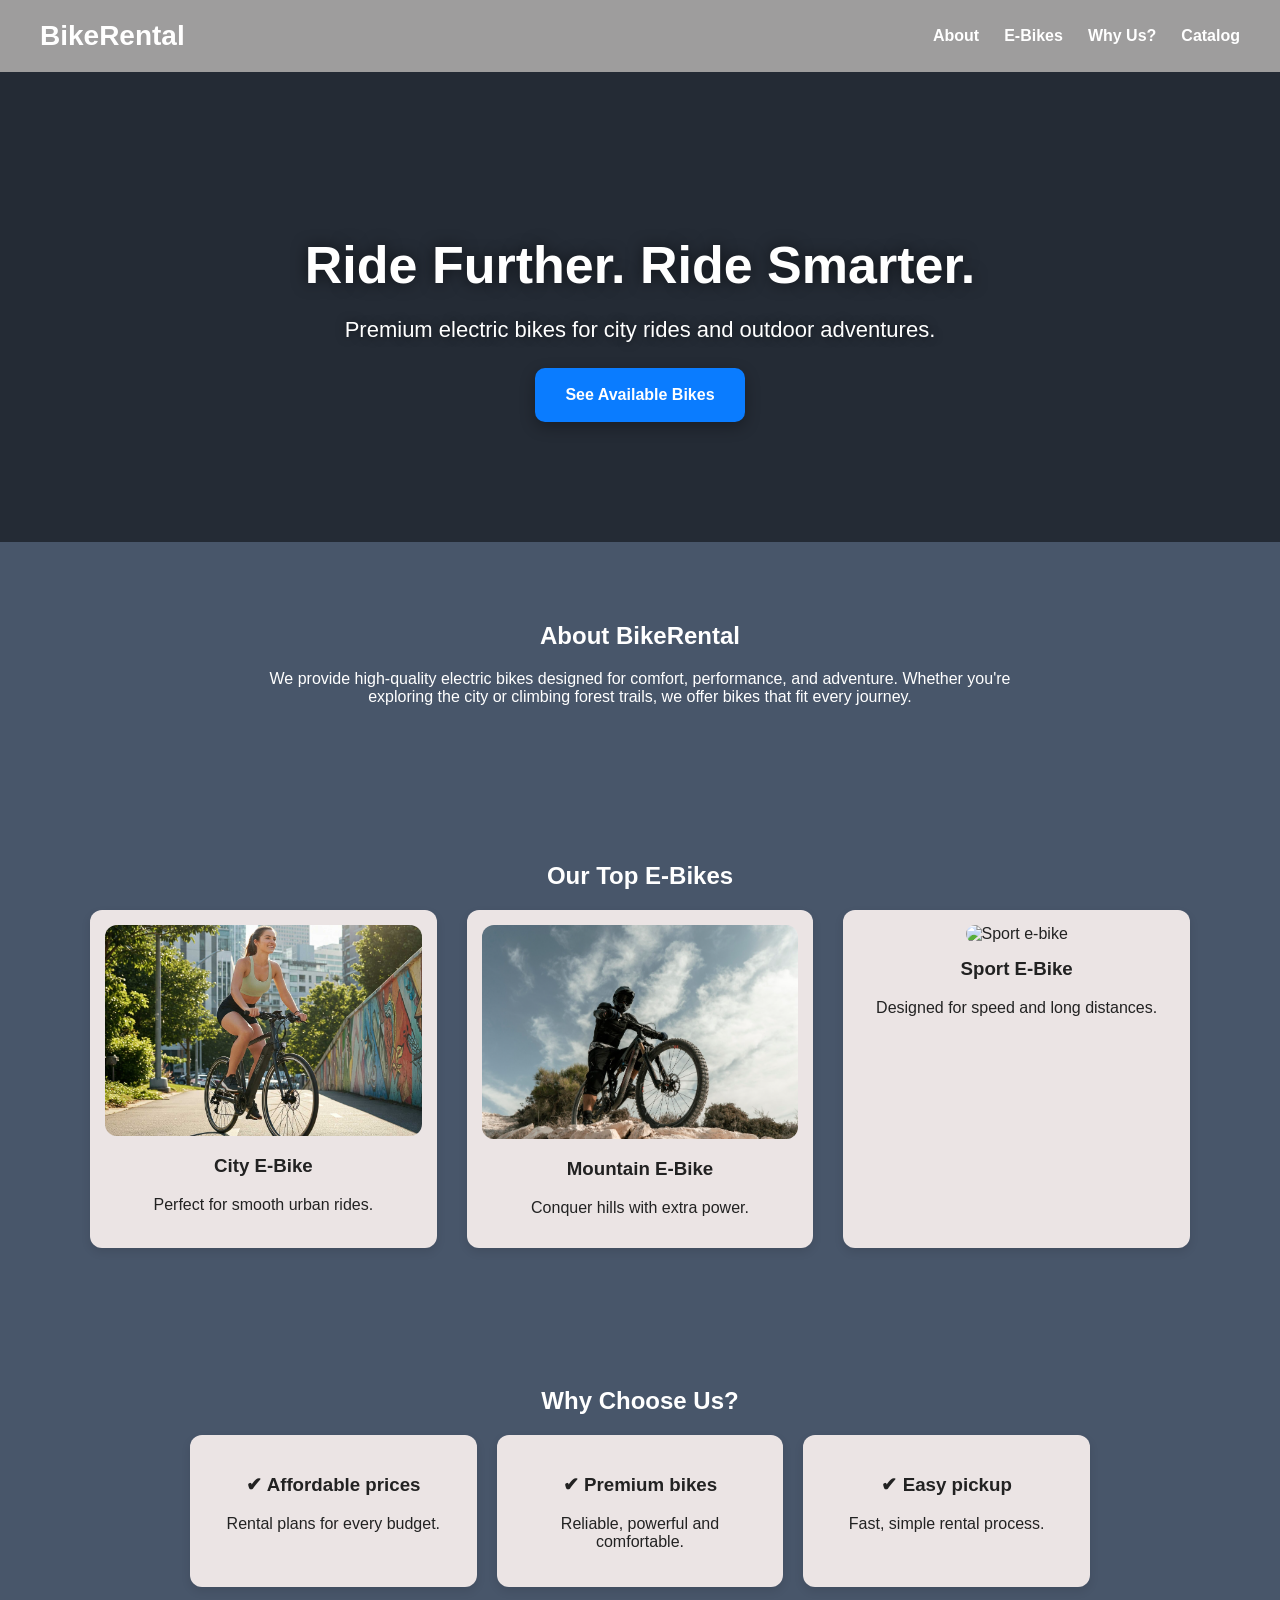
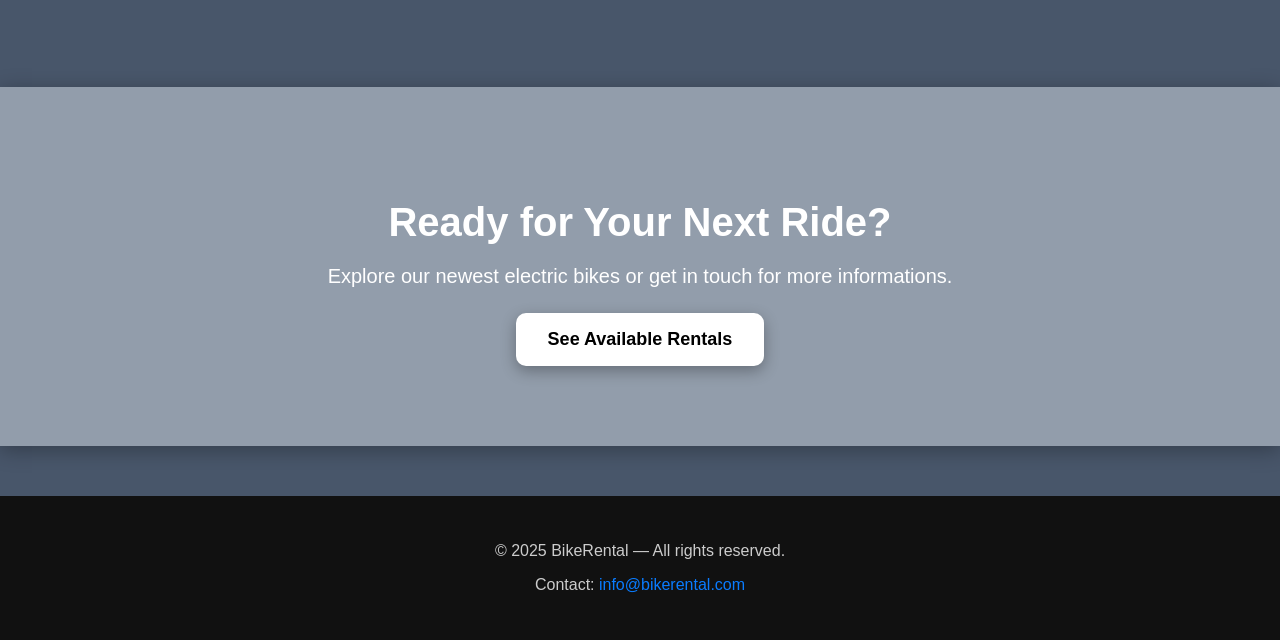
==== l/index.html @ a56e489a "update" ====
<!DOCTYPE html>
<html lang="en">
<head>
    <meta charset="UTF-8">
    <meta name="viewport" content="width=device-width, initial-scale=1.0">
    <title>BikeRental – E-Bikes for Every Adventure</title>
    <link rel="stylesheet" href="style.css">
    <script src="index.js"></script>
</head>

<body>


    <!--<header>
    <div class="header-left">
        <h1>BikeRental</h1>
    </div>
    <nav class="header-right">
        <a href="#about">About</a>
        <a href="#products">E-Bikes</a>
        <a href="#features">Why Us?</a>
        <a href="#call">Rental</a>
    </nav>

    </header>-->

    <header>
        <div class="header-left">
            <h1>BikeRental</h1>
        </div>
        <div class="menu-toggle">☰</div> <!-- bouton hamburger -->
        <nav class="header-right">
            <a href="#about">About</a>
            <a href="#products">E-Bikes</a>
            <a href="#features">Why Us?</a>
            <a href="#call">Catalog</a>
        </nav>
    </header>

 
   <section class="hero">
    <div>
        <h2>Ride Further. Ride Smarter.</h2>
        <p>Premium electric bikes for city rides and outdoor adventures.</p>
        <a href="#products" class="btn">See Available Bikes</a>
    </div>
</section>
    
    <section id="about">
        <div class="about">
            <h2>About BikeRental</h2>
            <p>
                We provide high-quality electric bikes designed for comfort, performance,
                and adventure. Whether you're exploring the city or climbing forest trails,
                we offer bikes that fit every journey.
            </p>
        </div>
    </section>


    <section id="products">
        <h2>Our Top E-Bikes</h2>

        <div class="products">

            <article class="card">
                <img src="asset/E-city-bike.png" alt="City e-bike">
                <h3>City E-Bike</h3>
                <p>Perfect for smooth urban rides.</p>
            </article>
            
            <article class="card">
                <img src="asset/E-moutain-bike.png" alt="Mountain e-bike">
                <h3>Mountain E-Bike</h3>
                <p>Conquer hills with extra power.</p>
            </article>

            <article class="card">
                <img src="https://images.unsplash.com/photo-1541625602330-2277a4c46182?auto=format&fit=crop&w=900&q=60" alt="Sport e-bike">
                <h3>Sport E-Bike</h3>
                <p>Designed for speed and long distances.</p>
            </article>

        </div>
    </section>

  
    <section id="features">
        <h2>Why Choose Us?</h2>

        <div class="features">

            <div class="feature">
                <h3>✔ Affordable prices</h3>
                <p>Rental plans for every budget.</p>
            </div>

            <div class="feature">
                <h3>✔ Premium bikes</h3>
                <p>Reliable, powerful and comfortable.</p>
            </div>

            <div class="feature">
                <h3>✔ Easy pickup</h3>
                <p>Fast, simple rental process.</p>
            </div>

        </div>
    </section>

    <section id="call" class="cta">
        <h2>Ready for Your Next Ride?</h2>
        <p>Explore our newest electric bikes or get in touch for more informations.</p>
        <a href="catalog.html" class="btn cta-btn">See Available Rentals</a>
    </section>



    <footer>
        <p>© 2025 BikeRental — All rights reserved.</p>
        <p>Contact: <a href="mailto:info@bikerental.com">info@bikerental.com</a></p>
    </footer>

</body>
</html>
---- l/style.css ----
body {
    margin: 0;
    font-family: Arial, Helvetica, sans-serif;
    background: #48566a; 
    color: #222;
}

header {
    background: #9e9d9d; 
    color: white;
    padding: 20px 40px;
    display: flex;
    justify-content: space-between;
    align-items: center;
    position: sticky;
    top: 0;
    z-index: 1000;
}

header h1 {
    margin: 0;
    font-size: 28px;
}

header nav a {
    color: white;
    text-decoration: none;
    margin-left: 25px;
    font-size: 16px;
    font-weight: bold;
    transition: color 0.3s;
}

header nav a:hover {
    color: #0a7cff;
}
.hero {
    position: relative;
    display: flex;
    align-items: center;
    justify-content: center;
    text-align: center;
    padding: 120px 20px;
    background: url('asset/back.png') bottom/cover no-repeat;
    color: white;
    overflow: hidden;
}

.hero::before {
    content: "";
    position: absolute;
    inset: 0;
    background-color: rgba(0, 0, 0, 0.5);
    z-index: 0;
}

.hero div {
    position: relative;
    z-index: 1;
    animation: fadeInUp 1s ease-out;
}

.hero h2 {
    font-size: 52px;
    text-shadow: 0 0 15px rgba(0,0,0,0.6);
    margin-bottom: 15px;
}

.hero p {
    font-size: 22px;
    margin-bottom: 25px;
    text-shadow: 0 0 10px rgba(0,0,0,0.5);
}

.btn {
    display: inline-block;
    padding: 18px 30px;
    background: #0a7cff;
    color: white;
    border-radius: 10px;
    font-weight: bold;
    text-decoration: none;
    transition: all 0.3s ease;
    box-shadow: 0 5px 15px rgba(0,0,0,0.3);
}

.btn:hover {
    background: #005fcc;
    transform: translateY(-3px) scale(1.05);
    box-shadow: 0 8px 20px rgba(0,0,0,0.4);
    color: white;
}

@keyframes fadeInUp {
    0% {
        opacity: 0;
        transform: translateY(30px);
    }
    100% {
        opacity: 1;
        transform: translateY(0);
    }
}


section {
    padding: 60px 20px;
    text-align: center;
}

.about {
    max-width: 800px;
    margin: auto;
    color:white;
}


.products {
    display: grid;
    grid-template-columns: repeat(auto-fit, minmax(250px, 1fr));
    gap: 30px;
    max-width: 1100px;
    margin: auto;
}

.card {
    background: rgb(235, 228, 228);
    padding: 15px;
    border-radius: 12px;
    box-shadow: 0 4px 10px rgba(0,0,0,0.1);
}

.card img {
    width: 100%;
    border-radius: 12px;
}

.card h3 {
    margin-top: 15px;
}


.features {
    display: grid;
    grid-template-columns: repeat(auto-fit, minmax(250px, 1fr));
    gap: 20px;
    max-width: 900px;
    margin: auto;
    
}

@keyframes slideInLeft {
    from {
        opacity: 0;
        margin-left: -80px; 
    }
    to {
        opacity: 1;
        margin-left: 0;
    }
}

.feature {
    background: rgb(235, 228, 228);
    padding: 20px;
    border-radius: 12px;
    box-shadow: 0 4px 10px rgba(0,0,0,0.1);
}

#features h2 {
    color: white;
}
#products h2{
    color:white;
}

footer {
    margin-top: 50px;
    background: #111;
    color: #ccc;
    padding: 30px;
    text-align: center;
}

footer a {
    color: #0a7cff;
    text-decoration: none;
}

html {
    scroll-behavior: smooth;
}

#about,
#products,
#features {
    scroll-margin-top: 120px;
}



.card {
    opacity: 0;
    animation: slideInLeft 0.9s ease-out both;
    animation-timeline: view();
    animation-range: entry 0% cover 40%;
}

.cta {
    
    background: #929dab;
    color: white;
    padding: 80px 20px;
    text-align: center;
    border-radius: 0;
    margin-top: 40px;
    box-shadow: 0 4px 20px rgba(0,0,0,0.3);
}

.cta h2 {
    font-size: 40px;
    margin-bottom: 15px;
}

.cta p {
    font-size: 20px;
    margin-bottom: 25px;
}

.cta-btn {
    background: white;
    color: black;
    font-size: 18px;
    padding: 16px 32px;
    border-radius: 10px;
    transition: 0.3s;
}

.cta-btn:hover {
    background: #e6e6e6;
    transform: translateY(-3px) scale(1.05);
}



@keyframes slideInUp {
  from {
    opacity: 0;
    transform: translateY(40px);
  }
  to {
    opacity: 1;
    transform: translateY(0);
  }
}

.feature {
  opacity: 0;
  animation: slideInUp 0.8s ease-out both;
  animation-timeline: view();          
  animation-range: entry 0% cover 40%; 
}


.feature:nth-child(1) { animation-delay: 0.2s; }
.feature:nth-child(2) { animation-delay: 0.4s; }
.feature:nth-child(3) { animation-delay: 0.6s; }




/* --- Header responsive --- */

/* Par défaut (desktop) */
header nav {
  display: flex;
}

/* Bouton hamburger caché sur grand écran */
.menu-toggle {
  display: none;
  font-size: 26px;
  cursor: pointer;
  color: white;
}

/* --- Mobile --- */
@media (max-width: 768px) {
  header {
    flex-wrap: wrap;
  }

  /* Cache la nav par défaut */
  header nav {
    display: none;
    flex-direction: column;
    width: 100%;
    background: #9e9d9d;
    padding: 10px 0;
  }

  /* Affiche la nav quand active */
  header nav.active {
    display: flex;
  }

  /* Bouton hamburger visible */
  .menu-toggle {
    display: block;
    margin-left: auto;
  }

  header nav a {
    margin: 10px 0;
    text-align: center;
  }
}
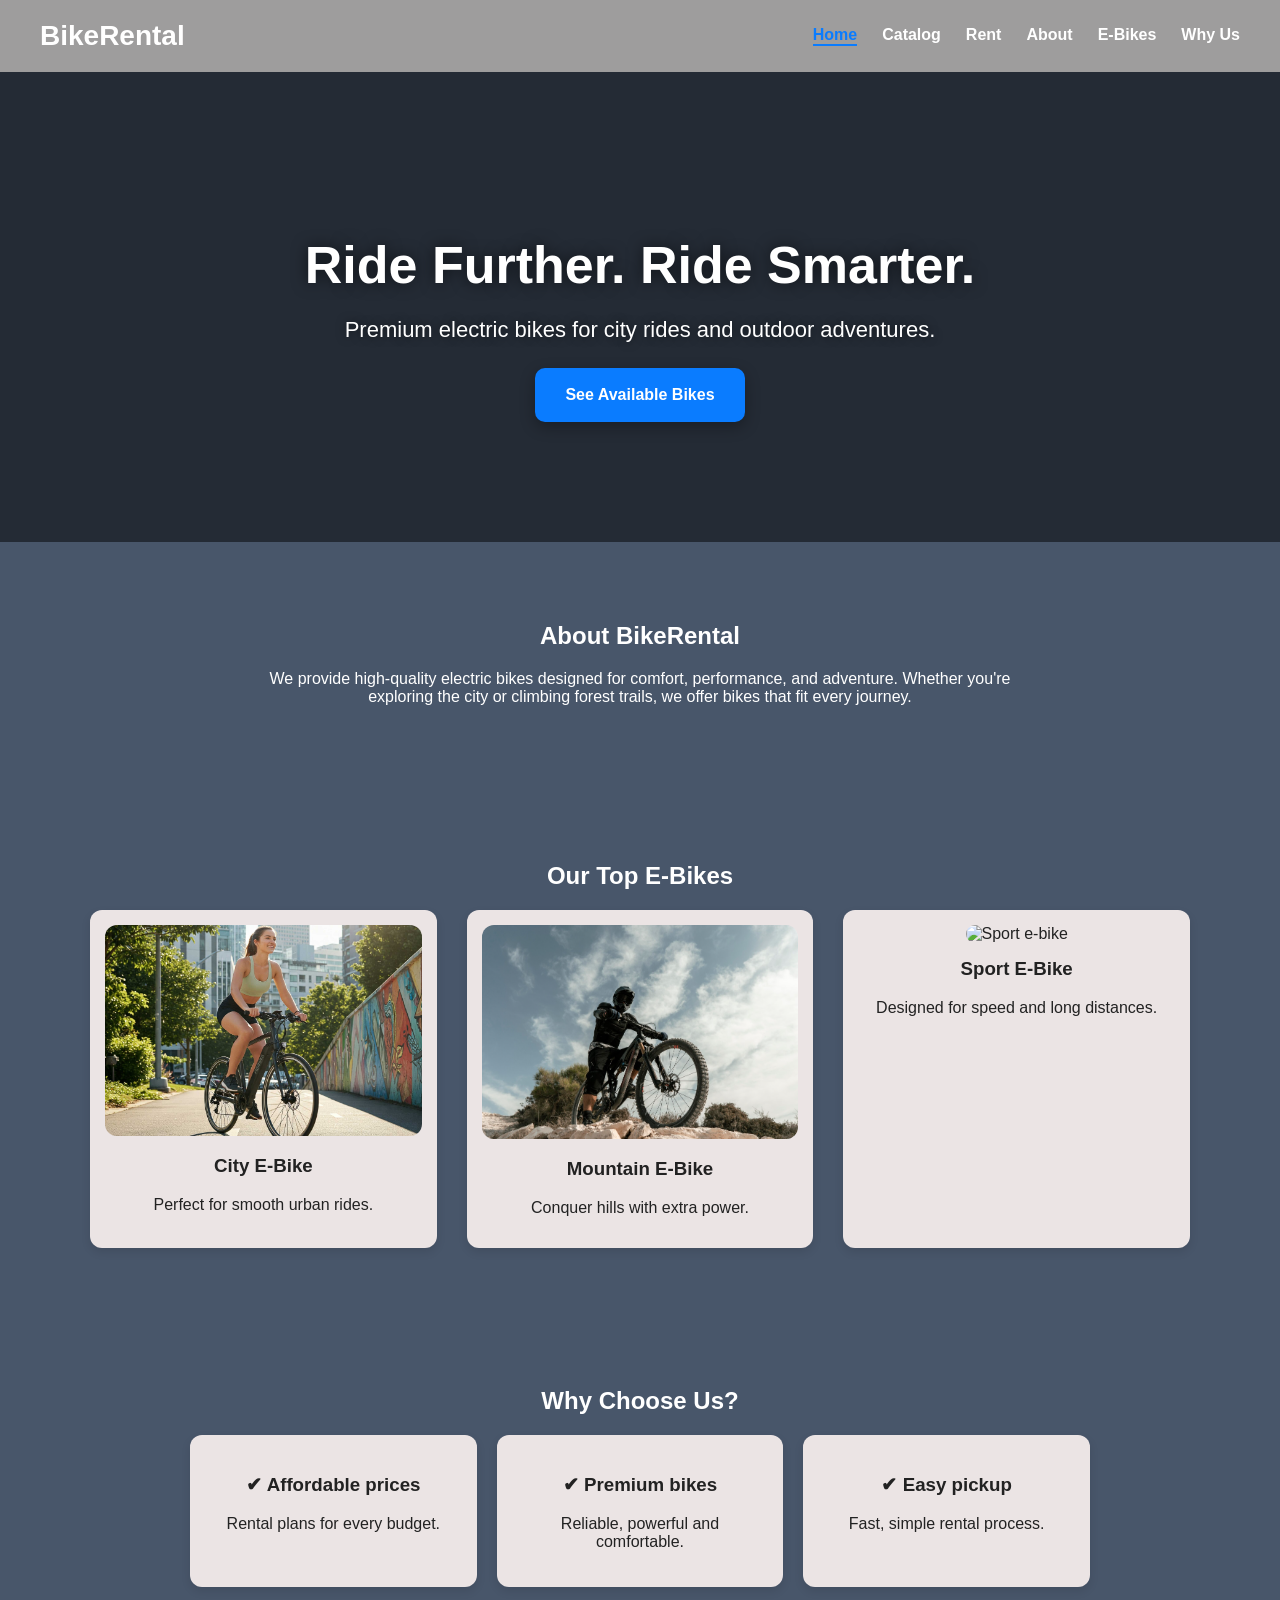
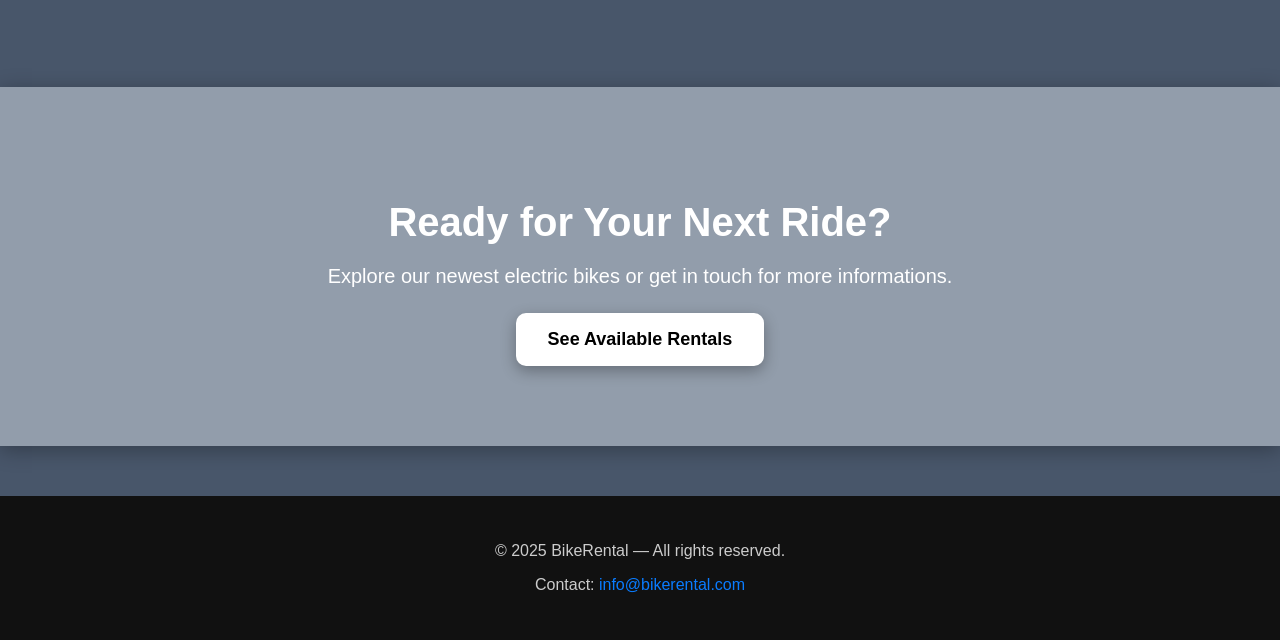
==== commit 4e0f5d97: "Co-authored-by: Grief-naruse <Grief-naruse@users.noreply.github.com>" ====
--- a/l/index.html
+++ b/l/index.html
@@ -30,10 +30,12 @@
         </div>
         <div class="menu-toggle">☰</div> <!-- bouton hamburger -->
         <nav class="header-right">
+             <a href="index.html" class = "active-link">Home</a>
+            <a href="catalog.html">Catalog</a>
+            <a href="order.html">Rent</a>
             <a href="#about">About</a>
             <a href="#products">E-Bikes</a>
-            <a href="#features">Why Us?</a>
-            <a href="#call">Catalog</a>
+            <a href="#features">Why Us</a>
         </nav>
     </header>
 
--- a/l/style.css
+++ b/l/style.css
@@ -35,6 +35,12 @@
 header nav a:hover {
     color: #0a7cff;
 }
+
+header nav a.active-link {
+    color: #0a7cff;
+    border-bottom: 2px solid #0a7cff;
+}
+
 .hero {
     position: relative;
     display: flex;
